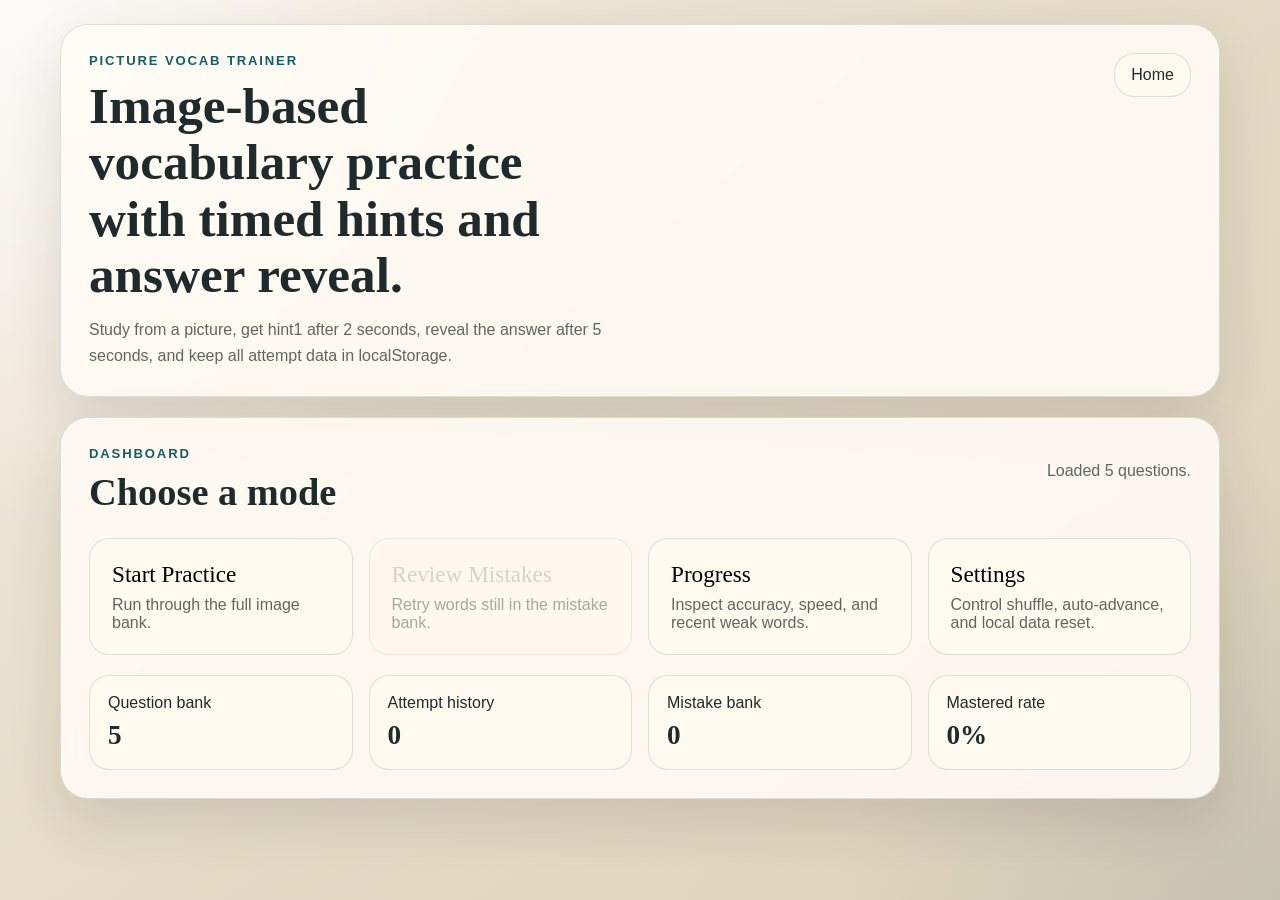
==== index.html @ a1e6be95 "Initial project upload" ====
<!doctype html>
<html lang="en">
<head>
  <meta charset="UTF-8">
  <meta name="viewport" content="width=device-width, initial-scale=1.0">
  <title>Picture Vocab Trainer</title>
  <link rel="stylesheet" href="style.css">
</head>
<body>
  <div class="app-shell">
    <header class="hero">
      <div>
        <p class="eyebrow">Picture Vocab Trainer</p>
        <h1>Image-based vocabulary practice with timed hints and answer reveal.</h1>
        <p class="hero-copy">Study from a picture, get hint1 after 2 seconds, reveal the answer after 5 seconds, and keep all attempt data in localStorage.</p>
      </div>
      <button class="ghost-button" id="nav-home" type="button">Home</button>
    </header>

    <main>
      <section class="view is-active" id="view-home" aria-labelledby="home-title">
        <div class="section-head">
          <div>
            <p class="eyebrow">Dashboard</p>
            <h2 id="home-title">Choose a mode</h2>
          </div>
          <p class="inline-note" id="dataset-status">Loading question bank...</p>
        </div>

        <div class="menu-grid">
          <button class="menu-card" id="start-practice" type="button">
            <span class="menu-label">Start Practice</span>
            <span class="menu-copy">Run through the full image bank.</span>
          </button>
          <button class="menu-card" id="review-mistakes" type="button">
            <span class="menu-label">Review Mistakes</span>
            <span class="menu-copy">Retry words still in the mistake bank.</span>
          </button>
          <button class="menu-card" id="open-progress" type="button">
            <span class="menu-label">Progress</span>
            <span class="menu-copy">Inspect accuracy, speed, and recent weak words.</span>
          </button>
          <button class="menu-card" id="open-settings" type="button">
            <span class="menu-label">Settings</span>
            <span class="menu-copy">Control shuffle, auto-advance, and local data reset.</span>
          </button>
        </div>

        <div class="snapshot-grid" id="home-snapshot"></div>
      </section>

      <section class="view" id="view-practice" aria-labelledby="practice-title">
        <div class="section-head">
          <div>
            <p class="eyebrow" id="practice-mode-label">Practice</p>
            <h2 id="practice-title">Answer before the reveal</h2>
          </div>
          <div class="status-row">
            <span class="status-pill" id="question-counter">0 / 0</span>
            <span class="status-pill" id="timer-badge">0.0s</span>
            <button class="ghost-button" id="exit-practice" type="button">Exit</button>
          </div>
        </div>

        <div class="practice-grid">
          <div class="media-panel">
            <div class="image-frame">
              <img id="question-image" alt="Vocabulary prompt image">
              <div class="image-fallback hidden" id="image-fallback">Image unavailable. Showing placeholder.</div>
            </div>
            <div class="meta-grid">
              <div class="meta-card">
                <span class="meta-label">Category</span>
                <strong id="question-category">-</strong>
              </div>
              <div class="meta-card">
                <span class="meta-label">Level</span>
                <strong id="question-level">-</strong>
              </div>
              <div class="meta-card">
                <span class="meta-label">Part of Speech</span>
                <strong id="question-pos">-</strong>
              </div>
            </div>
          </div>

          <div class="question-panel">
            <div class="hint-panel">
              <p class="hint-status" id="hint-status">No hint yet. Hint1 appears at 2s. Answer reveals at 5s.</p>
              <p class="hint-text" id="hint-text"></p>
              <p class="answer-text" id="answer-text"></p>
            </div>

            <div class="choice-grid" id="choice-grid"></div>

            <div class="feedback-panel" id="feedback-panel">
              <p class="feedback-title" id="feedback-title">Choose one answer.</p>
              <p class="feedback-copy" id="feedback-copy">Your result type, response time, and hint level will appear here.</p>
            </div>

            <div class="action-row">
              <button class="primary-button" id="next-question" type="button" disabled>Next Question</button>
              <button class="ghost-button" id="restart-queue" type="button">Restart Queue</button>
            </div>
          </div>
        </div>
      </section>

      <section class="view" id="view-summary" aria-labelledby="summary-title">
        <div class="section-head">
          <div>
            <p class="eyebrow">Session Summary</p>
            <h2 id="summary-title">Results for this round</h2>
          </div>
          <button class="ghost-button" id="summary-home" type="button">Back Home</button>
        </div>

        <div class="snapshot-grid" id="summary-snapshot"></div>
        <div class="summary-list" id="summary-breakdown"></div>

        <div class="action-row">
          <button class="primary-button" id="summary-restart" type="button">Practice Again</button>
          <button class="ghost-button" id="summary-review" type="button">Review Mistakes</button>
        </div>
      </section>

      <section class="view" id="view-progress" aria-labelledby="progress-title">
        <div class="section-head">
          <div>
            <p class="eyebrow">Progress</p>
            <h2 id="progress-title">Long-term stats</h2>
          </div>
          <button class="ghost-button" id="progress-home" type="button">Back Home</button>
        </div>

        <div class="snapshot-grid" id="progress-snapshot"></div>
        <div class="panel-stack">
          <div class="panel-block">
            <h3>Recent weak words</h3>
            <div id="weak-words"></div>
          </div>
          <div class="panel-block">
            <h3>Category performance</h3>
            <div id="category-performance"></div>
          </div>
        </div>
      </section>

      <section class="view" id="view-settings" aria-labelledby="settings-title">
        <div class="section-head">
          <div>
            <p class="eyebrow">Settings</p>
            <h2 id="settings-title">Local preferences</h2>
          </div>
          <button class="ghost-button" id="settings-home" type="button">Back Home</button>
        </div>

        <form class="settings-form" id="settings-form">
          <label class="settings-row" for="shuffle-questions">
            <span>
              <strong>Shuffle question order</strong>
              <small>Randomize the queue at the start of each session.</small>
            </span>
            <input id="shuffle-questions" name="shuffleQuestions" type="checkbox">
          </label>

          <label class="settings-row" for="auto-advance-ms">
            <span>
              <strong>Auto-advance</strong>
              <small>Move to the next question after an answer is chosen.</small>
            </span>
            <select id="auto-advance-ms" name="autoAdvanceMs">
              <option value="0">Off</option>
              <option value="1200">1.2 seconds</option>
              <option value="2000">2 seconds</option>
            </select>
          </label>

          <div class="action-row">
            <button class="primary-button" type="submit">Save Settings</button>
            <button class="ghost-button" id="reset-storage" type="button">Reset Local Data</button>
          </div>
        </form>
      </section>
    </main>
  </div>

  <script src="app.js" defer></script>
</body>
</html>
---- style.css ----
:root {
  color-scheme: light;
  --bg: #f3efe4;
  --bg-accent: #ddd0b8;
  --panel: rgba(255, 252, 245, 0.88);
  --panel-strong: #fffaf0;
  --ink: #1f2a2c;
  --muted: #5f675f;
  --line: rgba(31, 42, 44, 0.14);
  --primary: #155e63;
  --primary-strong: #0f4549;
  --success: #245f3a;
  --warning: #8b5e2e;
  --danger: #8d2c35;
  --shadow: 0 22px 55px rgba(34, 34, 34, 0.12);
  --radius-xl: 28px;
  --radius-lg: 20px;
  --radius-md: 14px;
}

* {
  box-sizing: border-box;
}

body {
  margin: 0;
  min-height: 100vh;
  font-family: "Trebuchet MS", "Verdana", sans-serif;
  color: var(--ink);
  background:
    radial-gradient(circle at top left, rgba(255, 255, 255, 0.75), transparent 34%),
    radial-gradient(circle at bottom right, rgba(21, 94, 99, 0.12), transparent 28%),
    linear-gradient(140deg, var(--bg) 0%, #e6dcc7 45%, var(--bg-accent) 100%);
}

img {
  display: block;
  max-width: 100%;
}

button,
select,
input {
  font: inherit;
}

button {
  cursor: pointer;
  border: 0;
}

.app-shell {
  width: min(1160px, calc(100vw - 32px));
  margin: 0 auto;
  padding: 24px 0 56px;
}

.hero,
.view {
  backdrop-filter: blur(14px);
  background: var(--panel);
  border: 1px solid var(--line);
  border-radius: var(--radius-xl);
  box-shadow: var(--shadow);
}

.hero {
  display: flex;
  justify-content: space-between;
  gap: 20px;
  align-items: start;
  padding: 28px;
  margin-bottom: 20px;
}

.eyebrow {
  margin: 0 0 10px;
  font-size: 0.82rem;
  font-weight: 700;
  letter-spacing: 0.14em;
  text-transform: uppercase;
  color: var(--primary);
}

h1,
h2,
h3 {
  margin: 0;
  font-family: "Georgia", "Times New Roman", serif;
  line-height: 1.1;
}

h1 {
  max-width: 18ch;
  font-size: clamp(2.4rem, 4vw, 4.2rem);
}

h2 {
  font-size: clamp(1.8rem, 3vw, 2.8rem);
}

h3 {
  font-size: 1.2rem;
}

.hero-copy,
.inline-note,
.menu-copy,
.meta-label,
.hint-status,
.feedback-copy,
.settings-row small,
.table-note,
.weak-word-meta {
  color: var(--muted);
}

.hero-copy {
  max-width: 58ch;
  margin: 14px 0 0;
  line-height: 1.6;
}

.view {
  display: none;
  padding: 28px;
}

.view.is-active {
  display: block;
  animation: rise-in 220ms ease;
}

.section-head,
.status-row,
.action-row,
.meta-grid,
.snapshot-grid,
.menu-grid,
.panel-stack,
.summary-list {
  display: grid;
  gap: 16px;
}

.section-head {
  grid-template-columns: 1fr auto;
  align-items: start;
  margin-bottom: 24px;
}

.status-row {
  grid-auto-flow: column;
  align-items: center;
}

.status-pill,
.ghost-button,
.primary-button,
.choice-button,
.menu-card,
.meta-card,
.snapshot-card,
.panel-block,
.hint-panel,
.feedback-panel,
.settings-row,
.summary-item,
.weak-word-item,
.category-row {
  border: 1px solid var(--line);
  border-radius: var(--radius-lg);
}

.status-pill,
.ghost-button,
.primary-button,
.choice-button {
  padding: 12px 16px;
}

.status-pill {
  background: rgba(255, 255, 255, 0.72);
  font-weight: 700;
}

.ghost-button,
.menu-card,
.choice-button,
.settings-row,
.meta-card,
.snapshot-card,
.panel-block,
.summary-item,
.weak-word-item,
.category-row,
.hint-panel,
.feedback-panel {
  background: var(--panel-strong);
}

.ghost-button {
  color: var(--ink);
}

.primary-button {
  background: linear-gradient(135deg, var(--primary) 0%, var(--primary-strong) 100%);
  color: #fff;
  font-weight: 700;
}

.ghost-button:hover,
.menu-card:hover,
.choice-button:hover,
.primary-button:hover {
  transform: translateY(-1px);
}

.ghost-button:disabled,
.primary-button:disabled,
.choice-button:disabled,
.menu-card:disabled {
  cursor: not-allowed;
  opacity: 0.55;
  transform: none;
}

.menu-grid {
  grid-template-columns: repeat(auto-fit, minmax(220px, 1fr));
  margin-bottom: 20px;
}

.menu-card {
  padding: 22px;
  text-align: left;
  transition: transform 180ms ease, border-color 180ms ease;
}

.menu-label {
  display: block;
  margin-bottom: 8px;
  font-family: "Georgia", "Times New Roman", serif;
  font-size: 1.45rem;
}

.snapshot-grid {
  grid-template-columns: repeat(auto-fit, minmax(180px, 1fr));
}

.snapshot-card,
.meta-card,
.panel-block,
.summary-item,
.weak-word-item,
.category-row,
.hint-panel,
.feedback-panel {
  padding: 18px;
}

.snapshot-card strong {
  display: block;
  margin-top: 8px;
  font-size: 1.7rem;
  font-family: "Georgia", "Times New Roman", serif;
}

.practice-grid {
  display: grid;
  grid-template-columns: minmax(300px, 0.95fr) minmax(320px, 1.05fr);
  gap: 22px;
}

.media-panel,
.question-panel {
  display: grid;
  gap: 16px;
}

.image-frame {
  position: relative;
  min-height: 360px;
  overflow: hidden;
  border-radius: var(--radius-lg);
  border: 1px solid var(--line);
  background: linear-gradient(160deg, rgba(255, 255, 255, 0.75), rgba(21, 94, 99, 0.08));
}

.image-frame img {
  width: 100%;
  height: 100%;
  min-height: 360px;
  object-fit: cover;
}

.image-fallback {
  position: absolute;
  left: 16px;
  right: 16px;
  bottom: 16px;
  padding: 12px 14px;
  background: rgba(255, 250, 240, 0.92);
  border-radius: 12px;
  border: 1px solid var(--line);
}

.hidden {
  display: none;
}

.meta-grid {
  grid-template-columns: repeat(3, 1fr);
}

.meta-card strong {
  display: block;
  margin-top: 6px;
}

.hint-panel {
  background: linear-gradient(180deg, rgba(255, 255, 255, 0.82), rgba(21, 94, 99, 0.08));
}

.hint-text,
.answer-text,
.feedback-title,
.feedback-copy {
  margin: 0;
}

.hint-text,
.answer-text,
.feedback-copy {
  line-height: 1.6;
}

.answer-text {
  color: var(--primary-strong);
  font-weight: 700;
}

.choice-grid {
  display: grid;
  gap: 12px;
}

.choice-button {
  text-align: left;
  transition: transform 180ms ease, border-color 180ms ease, background 180ms ease;
}

.choice-button.is-correct,
.choice-button.is-answer {
  border-color: rgba(36, 95, 58, 0.4);
  background: rgba(36, 95, 58, 0.12);
}

.choice-button.is-wrong {
  border-color: rgba(141, 44, 53, 0.36);
  background: rgba(141, 44, 53, 0.1);
}

.feedback-panel[data-tone="success"] {
  border-color: rgba(36, 95, 58, 0.3);
}

.feedback-panel[data-tone="warning"] {
  border-color: rgba(139, 94, 46, 0.32);
}

.feedback-panel[data-tone="danger"] {
  border-color: rgba(141, 44, 53, 0.32);
}

.action-row {
  grid-auto-flow: column;
  justify-content: start;
}

.summary-list,
.panel-stack {
  margin-top: 20px;
}

.summary-item,
.weak-word-item,
.category-row {
  display: flex;
  justify-content: space-between;
  gap: 16px;
  align-items: center;
}

.weak-word-list,
.category-table {
  display: grid;
  gap: 12px;
}

.category-row strong,
.weak-word-item strong {
  display: block;
}

.settings-form {
  display: grid;
  gap: 16px;
}

.settings-row {
  display: flex;
  justify-content: space-between;
  gap: 16px;
  padding: 18px;
  align-items: center;
}

.settings-row input[type="checkbox"] {
  width: 22px;
  height: 22px;
}

.settings-row select {
  min-width: 140px;
  padding: 10px 12px;
  border-radius: 12px;
  border: 1px solid var(--line);
  background: #fff;
}

@keyframes rise-in {
  from {
    opacity: 0;
    transform: translateY(8px);
  }

  to {
    opacity: 1;
    transform: translateY(0);
  }
}

@media (max-width: 880px) {
  .hero,
  .section-head,
  .practice-grid,
  .meta-grid,
  .action-row,
  .status-row,
  .settings-row,
  .summary-item,
  .weak-word-item,
  .category-row {
    grid-template-columns: 1fr;
    grid-auto-flow: row;
  }

  .hero,
  .section-head,
  .settings-row,
  .summary-item,
  .weak-word-item,
  .category-row {
    display: grid;
  }

  .status-row,
  .action-row {
    display: flex;
    flex-wrap: wrap;
  }

  .meta-grid {
    grid-template-columns: 1fr;
  }

  .app-shell {
    width: min(100vw - 18px, 100%);
    padding-top: 10px;
  }

  .view,
  .hero {
    padding: 20px;
    border-radius: 22px;
  }

  .image-frame,
  .image-frame img {
    min-height: 250px;
  }
}
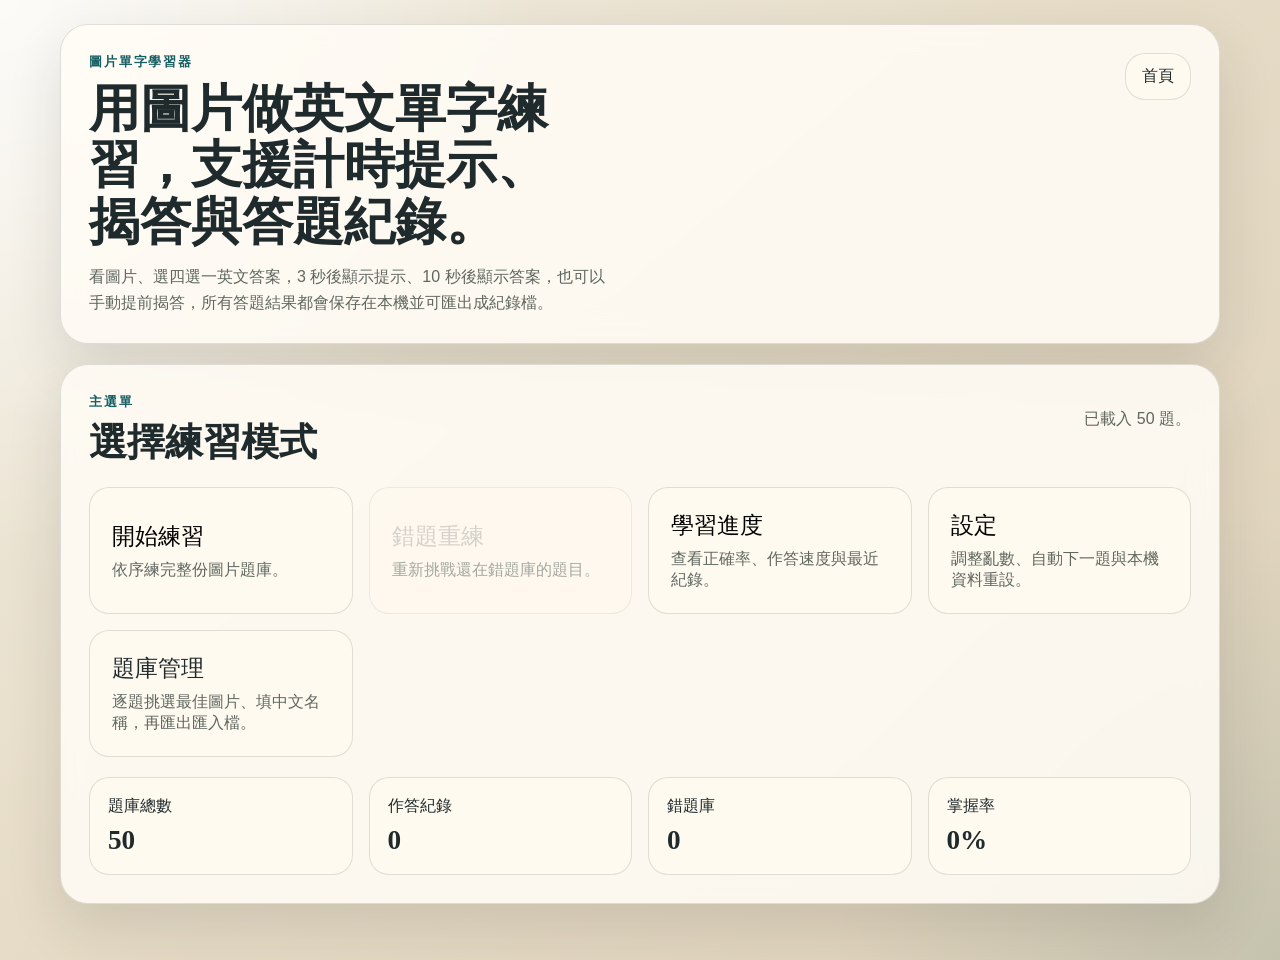
==== commit 42e99e20: "Add manager workflow and Chinese project docs" ====
--- a/index.html
+++ b/index.html
@@ -1,49 +1,53 @@
 <!doctype html>
-<html lang="en">
+<html lang="zh-Hant">
 <head>
   <meta charset="UTF-8">
   <meta name="viewport" content="width=device-width, initial-scale=1.0">
-  <title>Picture Vocab Trainer</title>
+  <title>圖片單字學習器</title>
   <link rel="stylesheet" href="style.css">
 </head>
 <body>
   <div class="app-shell">
     <header class="hero">
       <div>
-        <p class="eyebrow">Picture Vocab Trainer</p>
-        <h1>Image-based vocabulary practice with timed hints and answer reveal.</h1>
-        <p class="hero-copy">Study from a picture, get hint1 after 2 seconds, reveal the answer after 5 seconds, and keep all attempt data in localStorage.</p>
+        <p class="eyebrow">圖片單字學習器</p>
+        <h1>用圖片做英文單字練習，支援計時提示、揭答與答題紀錄。</h1>
+        <p class="hero-copy">看圖片、選四選一英文答案，3 秒後顯示提示、10 秒後顯示答案，也可以手動提前揭答，所有答題結果都會保存在本機並可匯出成紀錄檔。</p>
       </div>
-      <button class="ghost-button" id="nav-home" type="button">Home</button>
+      <button class="ghost-button" id="nav-home" type="button">首頁</button>
     </header>
 
     <main>
       <section class="view is-active" id="view-home" aria-labelledby="home-title">
         <div class="section-head">
           <div>
-            <p class="eyebrow">Dashboard</p>
-            <h2 id="home-title">Choose a mode</h2>
-          </div>
-          <p class="inline-note" id="dataset-status">Loading question bank...</p>
+            <p class="eyebrow">主選單</p>
+            <h2 id="home-title">選擇練習模式</h2>
+          </div>
+          <p class="inline-note" id="dataset-status">正在載入題庫...</p>
         </div>
 
         <div class="menu-grid">
           <button class="menu-card" id="start-practice" type="button">
-            <span class="menu-label">Start Practice</span>
-            <span class="menu-copy">Run through the full image bank.</span>
+            <span class="menu-label">開始練習</span>
+            <span class="menu-copy">依序練完整份圖片題庫。</span>
           </button>
           <button class="menu-card" id="review-mistakes" type="button">
-            <span class="menu-label">Review Mistakes</span>
-            <span class="menu-copy">Retry words still in the mistake bank.</span>
+            <span class="menu-label">錯題重練</span>
+            <span class="menu-copy">重新挑戰還在錯題庫的題目。</span>
           </button>
           <button class="menu-card" id="open-progress" type="button">
-            <span class="menu-label">Progress</span>
-            <span class="menu-copy">Inspect accuracy, speed, and recent weak words.</span>
+            <span class="menu-label">學習進度</span>
+            <span class="menu-copy">查看正確率、作答速度與最近紀錄。</span>
           </button>
           <button class="menu-card" id="open-settings" type="button">
-            <span class="menu-label">Settings</span>
-            <span class="menu-copy">Control shuffle, auto-advance, and local data reset.</span>
-          </button>
+            <span class="menu-label">設定</span>
+            <span class="menu-copy">調整亂數、自動下一題與本機資料重設。</span>
+          </button>
+          <a class="menu-card menu-link" href="manager.html">
+            <span class="menu-label">題庫管理</span>
+            <span class="menu-copy">逐題挑選最佳圖片、填中文名稱，再匯出匯入檔。</span>
+          </a>
         </div>
 
         <div class="snapshot-grid" id="home-snapshot"></div>
@@ -52,33 +56,33 @@
       <section class="view" id="view-practice" aria-labelledby="practice-title">
         <div class="section-head">
           <div>
-            <p class="eyebrow" id="practice-mode-label">Practice</p>
-            <h2 id="practice-title">Answer before the reveal</h2>
+            <p class="eyebrow" id="practice-mode-label">練習模式</p>
+            <h2 id="practice-title">請在揭答前作答</h2>
           </div>
           <div class="status-row">
             <span class="status-pill" id="question-counter">0 / 0</span>
             <span class="status-pill" id="timer-badge">0.0s</span>
-            <button class="ghost-button" id="exit-practice" type="button">Exit</button>
+            <button class="ghost-button" id="exit-practice" type="button">離開練習</button>
           </div>
         </div>
 
         <div class="practice-grid">
           <div class="media-panel">
             <div class="image-frame">
-              <img id="question-image" alt="Vocabulary prompt image">
-              <div class="image-fallback hidden" id="image-fallback">Image unavailable. Showing placeholder.</div>
+              <img id="question-image" alt="單字題目圖片">
+              <div class="image-fallback hidden" id="image-fallback">圖片載入失敗，已改用後備圖片。</div>
             </div>
             <div class="meta-grid">
               <div class="meta-card">
-                <span class="meta-label">Category</span>
+                <span class="meta-label">分類</span>
                 <strong id="question-category">-</strong>
               </div>
               <div class="meta-card">
-                <span class="meta-label">Level</span>
+                <span class="meta-label">難度</span>
                 <strong id="question-level">-</strong>
               </div>
               <div class="meta-card">
-                <span class="meta-label">Part of Speech</span>
+                <span class="meta-label">詞性</span>
                 <strong id="question-pos">-</strong>
               </div>
             </div>
@@ -86,7 +90,7 @@
 
           <div class="question-panel">
             <div class="hint-panel">
-              <p class="hint-status" id="hint-status">No hint yet. Hint1 appears at 2s. Answer reveals at 5s.</p>
+              <p class="hint-status" id="hint-status">尚未顯示提示。3 秒後顯示提示，10 秒後顯示答案。</p>
               <p class="hint-text" id="hint-text"></p>
               <p class="answer-text" id="answer-text"></p>
             </div>
@@ -94,13 +98,14 @@
             <div class="choice-grid" id="choice-grid"></div>
 
             <div class="feedback-panel" id="feedback-panel">
-              <p class="feedback-title" id="feedback-title">Choose one answer.</p>
-              <p class="feedback-copy" id="feedback-copy">Your result type, response time, and hint level will appear here.</p>
+              <p class="feedback-title" id="feedback-title">請先選擇一個答案。</p>
+              <p class="feedback-copy" id="feedback-copy">你的作答結果、用時、提示等級與揭答狀態會顯示在這裡。</p>
             </div>
 
             <div class="action-row">
-              <button class="primary-button" id="next-question" type="button" disabled>Next Question</button>
-              <button class="ghost-button" id="restart-queue" type="button">Restart Queue</button>
+              <button class="primary-button" id="next-question" type="button" disabled>下一題</button>
+              <button class="ghost-button" id="reveal-answer" type="button">提前顯示答案</button>
+              <button class="ghost-button" id="restart-queue" type="button">重新開始本輪</button>
             </div>
           </div>
         </div>
@@ -109,76 +114,84 @@
       <section class="view" id="view-summary" aria-labelledby="summary-title">
         <div class="section-head">
           <div>
-            <p class="eyebrow">Session Summary</p>
-            <h2 id="summary-title">Results for this round</h2>
-          </div>
-          <button class="ghost-button" id="summary-home" type="button">Back Home</button>
+            <p class="eyebrow">本輪結算</p>
+            <h2 id="summary-title">這一輪的作答結果</h2>
+          </div>
+          <button class="ghost-button" id="summary-home" type="button">返回首頁</button>
         </div>
 
         <div class="snapshot-grid" id="summary-snapshot"></div>
         <div class="summary-list" id="summary-breakdown"></div>
 
         <div class="action-row">
-          <button class="primary-button" id="summary-restart" type="button">Practice Again</button>
-          <button class="ghost-button" id="summary-review" type="button">Review Mistakes</button>
+          <button class="primary-button" id="summary-restart" type="button">再練一次</button>
+          <button class="ghost-button" id="summary-review" type="button">重練錯題</button>
         </div>
       </section>
 
       <section class="view" id="view-progress" aria-labelledby="progress-title">
         <div class="section-head">
           <div>
-            <p class="eyebrow">Progress</p>
-            <h2 id="progress-title">Long-term stats</h2>
-          </div>
-          <button class="ghost-button" id="progress-home" type="button">Back Home</button>
+            <p class="eyebrow">學習進度</p>
+            <h2 id="progress-title">長期統計與答題紀錄</h2>
+          </div>
+          <button class="ghost-button" id="progress-home" type="button">返回首頁</button>
         </div>
 
         <div class="snapshot-grid" id="progress-snapshot"></div>
+        <div class="action-row">
+          <button class="primary-button" id="export-log-json" type="button">匯出 JSON 紀錄</button>
+          <button class="ghost-button" id="export-log-csv" type="button">匯出 CSV 紀錄</button>
+        </div>
         <div class="panel-stack">
           <div class="panel-block">
-            <h3>Recent weak words</h3>
+            <h3>最近較弱的單字</h3>
             <div id="weak-words"></div>
           </div>
           <div class="panel-block">
-            <h3>Category performance</h3>
+            <h3>分類表現</h3>
             <div id="category-performance"></div>
           </div>
+          <div class="panel-block">
+            <h3>最近答題紀錄</h3>
+            <div id="recent-attempts"></div>
+          </div>
         </div>
       </section>
 
       <section class="view" id="view-settings" aria-labelledby="settings-title">
         <div class="section-head">
           <div>
-            <p class="eyebrow">Settings</p>
-            <h2 id="settings-title">Local preferences</h2>
-          </div>
-          <button class="ghost-button" id="settings-home" type="button">Back Home</button>
+            <p class="eyebrow">設定</p>
+            <h2 id="settings-title">本機偏好設定</h2>
+          </div>
+          <button class="ghost-button" id="settings-home" type="button">返回首頁</button>
         </div>
 
         <form class="settings-form" id="settings-form">
           <label class="settings-row" for="shuffle-questions">
             <span>
-              <strong>Shuffle question order</strong>
-              <small>Randomize the queue at the start of each session.</small>
+              <strong>打亂題目順序</strong>
+              <small>每次開始練習時隨機排列題目。</small>
             </span>
             <input id="shuffle-questions" name="shuffleQuestions" type="checkbox">
           </label>
 
           <label class="settings-row" for="auto-advance-ms">
             <span>
-              <strong>Auto-advance</strong>
-              <small>Move to the next question after an answer is chosen.</small>
+              <strong>自動前往下一題</strong>
+              <small>作答後自動切到下一題。</small>
             </span>
             <select id="auto-advance-ms" name="autoAdvanceMs">
-              <option value="0">Off</option>
-              <option value="1200">1.2 seconds</option>
-              <option value="2000">2 seconds</option>
+              <option value="0">關閉</option>
+              <option value="1200">1.2 秒</option>
+              <option value="2000">2 秒</option>
             </select>
           </label>
 
           <div class="action-row">
-            <button class="primary-button" type="submit">Save Settings</button>
-            <button class="ghost-button" id="reset-storage" type="button">Reset Local Data</button>
+            <button class="primary-button" type="submit">儲存設定</button>
+            <button class="ghost-button" id="reset-storage" type="button">重設本機資料</button>
           </div>
         </form>
       </section>
--- a/style.css
+++ b/style.css
@@ -49,6 +49,10 @@
   border: 0;
 }
 
+a {
+  color: inherit;
+}
+
 .app-shell {
   width: min(1160px, calc(100vw - 32px));
   margin: 0 auto;
@@ -236,6 +240,18 @@
   transition: transform 180ms ease, border-color 180ms ease;
 }
 
+.menu-link {
+  display: block;
+  text-decoration: none;
+}
+
+.nav-link {
+  display: inline-flex;
+  align-items: center;
+  justify-content: center;
+  text-decoration: none;
+}
+
 .menu-label {
   display: block;
   margin-bottom: 8px;
@@ -426,6 +442,168 @@
   border-radius: 12px;
   border: 1px solid var(--line);
   background: #fff;
+}
+
+.manager-shell {
+  display: grid;
+  gap: 20px;
+}
+
+.manager-layout {
+  display: grid;
+  grid-template-columns: minmax(280px, 340px) minmax(0, 1fr);
+  gap: 22px;
+}
+
+.manager-sidebar,
+.manager-main {
+  display: grid;
+  gap: 16px;
+}
+
+.manager-field {
+  display: grid;
+  gap: 8px;
+}
+
+.manager-field strong {
+  font-size: 0.95rem;
+}
+
+.manager-input {
+  width: 100%;
+  padding: 12px 14px;
+  border: 1px solid var(--line);
+  border-radius: 14px;
+  background: #fff;
+}
+
+.manager-copy {
+  margin: 0;
+  line-height: 1.6;
+}
+
+.manager-note {
+  margin: 0;
+  line-height: 1.7;
+}
+
+.current-approved-preview {
+  display: grid;
+  gap: 12px;
+}
+
+.current-approved-frame,
+.candidate-frame {
+  overflow: hidden;
+  border-radius: 16px;
+  border: 1px solid var(--line);
+  background: linear-gradient(160deg, rgba(255, 255, 255, 0.84), rgba(21, 94, 99, 0.08));
+}
+
+.current-approved-frame {
+  aspect-ratio: 4 / 3;
+}
+
+.current-approved-frame img,
+.candidate-frame img {
+  width: 100%;
+  height: 100%;
+  object-fit: cover;
+}
+
+.candidate-grid {
+  display: grid;
+  grid-template-columns: repeat(2, minmax(0, 1fr));
+  gap: 16px;
+}
+
+.candidate-card {
+  display: grid;
+  gap: 12px;
+  padding: 14px;
+  text-align: left;
+  border: 1px solid var(--line);
+  border-radius: var(--radius-lg);
+  background: var(--panel-strong);
+  transition: transform 180ms ease, border-color 180ms ease, box-shadow 180ms ease;
+}
+
+.candidate-card:hover {
+  transform: translateY(-1px);
+}
+
+.candidate-card.is-selected {
+  border-color: rgba(21, 94, 99, 0.52);
+  box-shadow: 0 14px 34px rgba(21, 94, 99, 0.16);
+}
+
+.candidate-card.is-empty {
+  cursor: default;
+  opacity: 0.72;
+}
+
+.candidate-frame {
+  aspect-ratio: 4 / 3;
+}
+
+.candidate-card h3,
+.candidate-card p,
+.current-approved-preview p {
+  margin: 0;
+}
+
+.candidate-meta,
+.selection-summary-list {
+  display: grid;
+  gap: 8px;
+}
+
+.candidate-tag {
+  display: inline-flex;
+  width: fit-content;
+  align-items: center;
+  padding: 6px 10px;
+  border-radius: 999px;
+  background: rgba(21, 94, 99, 0.12);
+  color: var(--primary-strong);
+  font-size: 0.8rem;
+  font-weight: 700;
+}
+
+.selection-summary-list {
+  margin-top: 4px;
+}
+
+.selection-summary-item {
+  display: flex;
+  justify-content: space-between;
+  gap: 16px;
+  padding: 14px 16px;
+  border-radius: 14px;
+  border: 1px solid var(--line);
+  background: rgba(255, 250, 240, 0.8);
+}
+
+.selection-summary-item strong {
+  display: block;
+}
+
+.manager-actions {
+  display: flex;
+  flex-wrap: wrap;
+  gap: 12px;
+}
+
+.manager-code {
+  display: block;
+  margin-top: 8px;
+  padding: 12px 14px;
+  border-radius: 14px;
+  border: 1px solid var(--line);
+  background: rgba(255, 250, 240, 0.92);
+  color: var(--ink);
+  word-break: break-all;
 }
 
 @keyframes rise-in {
@@ -489,4 +667,9 @@
   .image-frame img {
     min-height: 250px;
   }
+
+  .manager-layout,
+  .candidate-grid {
+    grid-template-columns: 1fr;
+  }
 }
